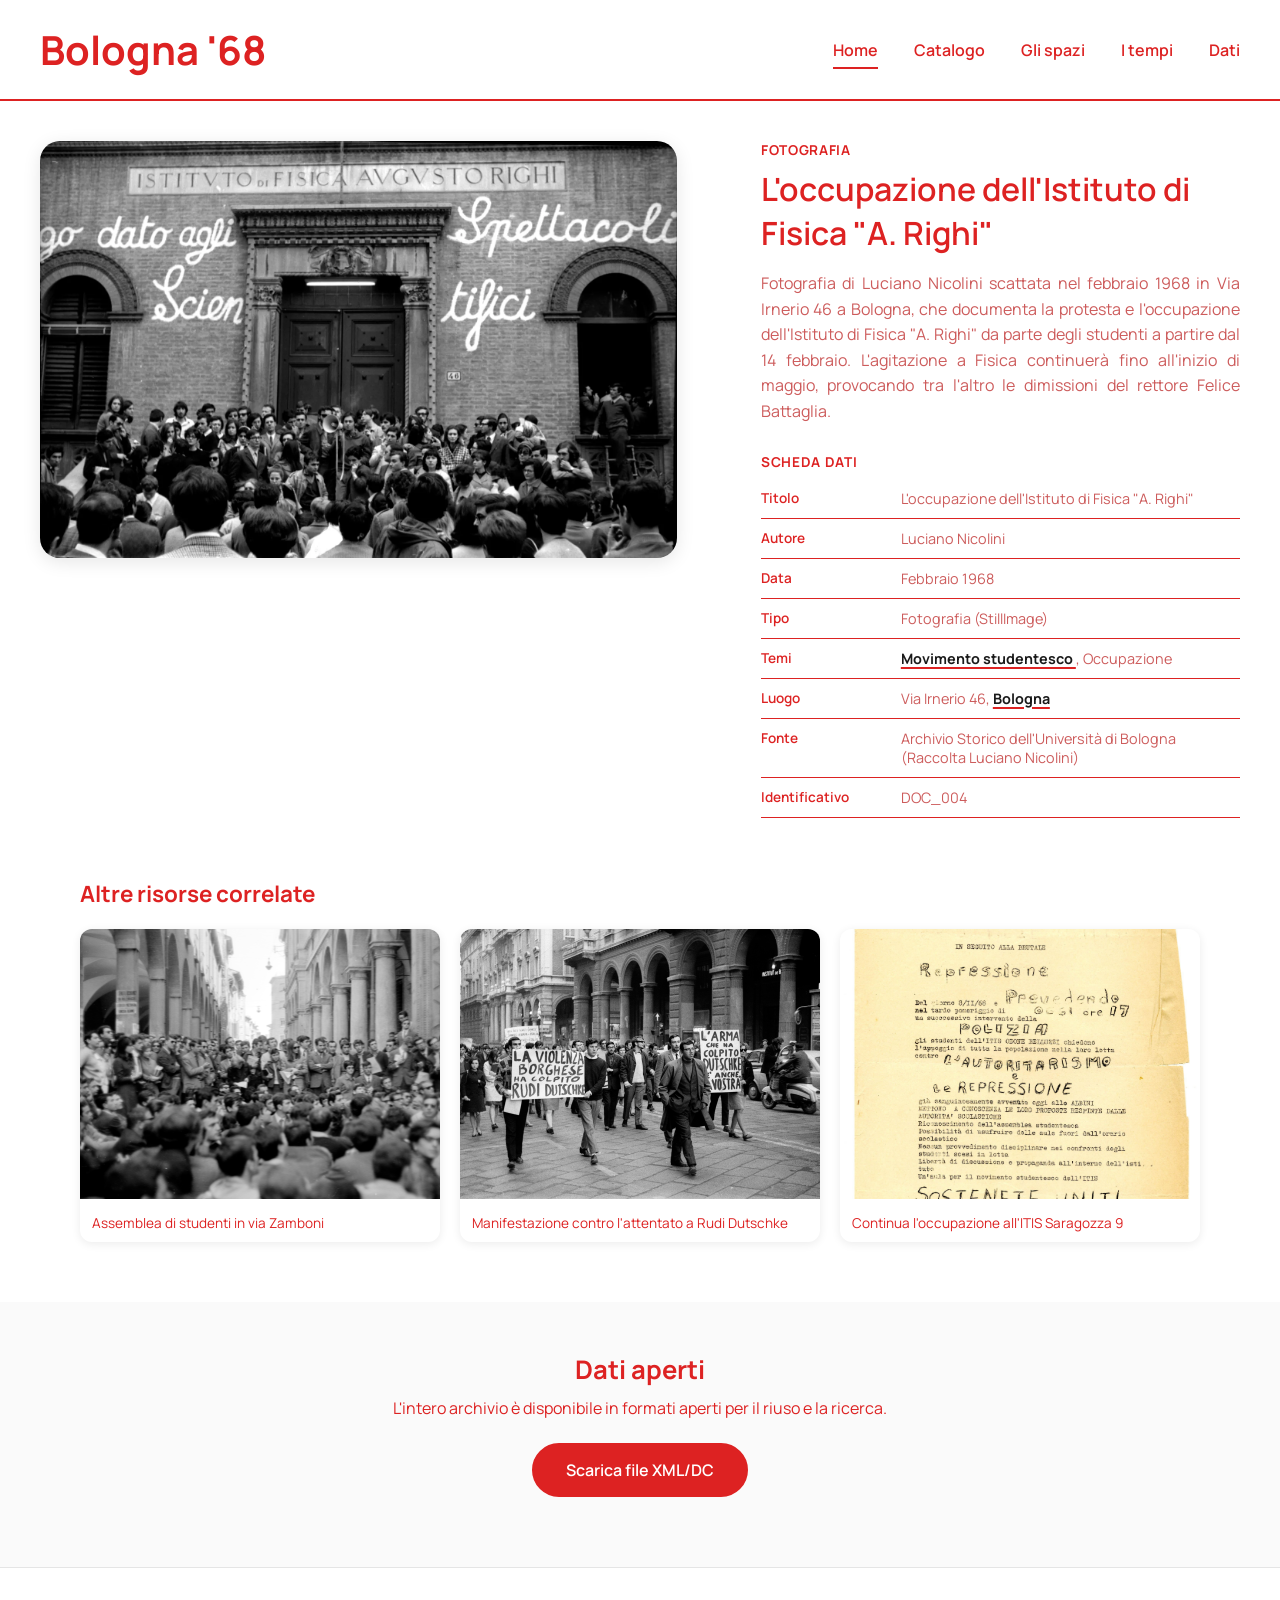
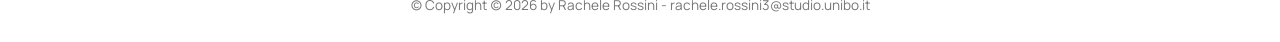
==== doc_004.html @ ee64e29e "Add files via upload" ====
<!DOCTYPE html>
<html lang="it">
<head>
    <meta charset="UTF-8">
    <meta name="viewport" content="width=device-width, initial-scale=1.0">
    <title>Bologna '68 — L'occupazione dell'Istituto di fisica "A. Righi"</title>
    <link rel="preconnect" href="https://fonts.googleapis.com">
    <link rel="preconnect" href="https://fonts.gstatic.com" crossorigin>
    <link href="https://fonts.googleapis.com/css2?family=Manrope:wght@400;500;600;700;800&display=swap" rel="stylesheet">
    <link rel="stylesheet" href="style.css">
</head>
<body>
    <header>
    <div class="logo">
        <a href="index.html">Bologna '68</a>
    </div>
    <nav class="topnav" id="myTopnav">
        <ul>
            <li><a href="index.html" class="active">Home</a></li>
            <li><a href="catalogo.html">Catalogo</a></li>
            <li><a href="spazi.html">Gli spazi</a></li>
            <li><a href="tempi.html">I tempi</a></li>
            <li><a href="dati.html">Dati</a></li>
            <li class="icon-item">
                <a href="javascript:void(0);" class="icon" onclick="myFunction()">&#9776;</a>
            </li>
        </ul>
    </nav>
</header>
     <div class="scheda-layout">

        <div class="scheda-image">
            <img src="immagini/DOC_004_occupazione_fisica_a_righi_1_febbraio.jpg" alt="L'occupazione dell'Istituto di fisica A. Righi">
        </div>

    <div class="scheda-content">
            <p class="doc-type-label">Fotografia</p>
            <h1>L'occupazione dell'Istituto di Fisica "A. Righi"</h1>

            <p class="scheda-description">
                Fotografia di Luciano Nicolini scattata nel febbraio 1968 in Via Irnerio 46 a Bologna, 
                che documenta la protesta e l'occupazione dell'Istituto di Fisica "A. Righi" da parte 
                degli studenti a partire dal 14 febbraio. L'agitazione a Fisica continuerà fino all'inizio 
                di maggio, provocando tra l'altro le dimissioni del rettore Felice Battaglia.
            </p>

            <table class="scheda-table">
                <caption> Scheda dati </caption>
                <tr>
                    <th>Titolo</th>
                    <td>L'occupazione dell'Istituto di Fisica "A. Righi"</td>
                </tr>
                <tr>
                    <th>Autore</th>
                    <td>Luciano Nicolini</td>
                </tr>
                <tr>
                    <th>Data</th>
                    <td>Febbraio 1968</td>
                </tr>
                <tr>
                    <th>Tipo</th>
                    <td>Fotografia (StillImage)</td>
                </tr>
                <tr>
                    <th>Temi</th>
                    <td> 
                        <a href="https://thes.bncf.firenze.sbn.it/termine.php?id=16240"  target="_blank" class="tema-link">Movimento studentesco </a>, 
                        <a> Occupazione </a>
                        
                    </td>
                </tr>
                <tr>
                    <th>Luogo</th>
                    <td>Via Irnerio 46, <a href="https://www.geonames.org/3181928/bologna.html"  target="_blank" class="tema-link"> Bologna </a></td>
                </tr>
                <tr>
                    <th>Fonte</th>
                    <td>Archivio Storico dell'Università di Bologna (Raccolta Luciano Nicolini)</td>
                </tr>
                <tr>
                    <th>Identificativo</th>
                    <td>DOC_004</td>
                </tr>
            </table>
        </div>

    </div>

    <aside class="related-section">
        <h2>Altre risorse correlate</h2>
        <div class="related-grid">

            <a href="sessantotto.xml" class="related-card">
                <img src="immagini/DOC_002_assemblea_studenti_via_zamboni.jpg" alt="Assemblea di studenti in via Zamboni">
                <p>Assemblea di studenti in via Zamboni</p>
            </a>

            <a href="sessantotto.xml" class="related-card">
                <img src="immagini/DOC_006_manifestazione_contro_arresto_dutschke.jpg" alt="Manifestazione contro l'attentato a Rudi Dutschke">
                <p>Manifestazione contro l'attentato a Rudi Dutschke</p>
            </a>

            <a href="doc19tei.xml" class="related-card">
                <img src="immagini/DOC_019_continua_occupazione_itis_saragozza_9.jpg" alt="Continua l'occupazione all'ITIS Saragozza 9">
                <p>Continua l'occupazione all'ITIS Saragozza 9</p>
            </a>

        </div>
    </aside>
    <section class="download-section">
    <h2>Dati aperti</h2>
    <p>L'intero archivio è disponibile in formati aperti per il riuso e la ricerca.</p>
    <a href="sessantotto.xml" download class="btn-download">Scarica file XML/DC</a>
</section>

    <footer>
        &copy; Copyright (c) 2026 by Rachele Rossini - rachele.rossini3@studio.unibo.it
    </footer>

    <script src="script.js"></script>
</body>
</html>
---- style.css ----
* {
  box-sizing: border-box;  /* padding e bordo NON si sommano alla width dichiarata */
  margin: 0;
  padding: 0;
}

body {
  font-family: "Manrope", sans-serif;
  color: #1a1a1a;  /* colore di testo di default per tutto il sito */
}

a {
  text-decoration: none;  
  color: inherit;          
}

ul {
  list-style: none;  
}



header {
  display: flex;                    
  align-items: center;              
  justify-content: space-between;   
  padding: 22px 40px;
  border-bottom: 2px solid #dd2222; 
  position: sticky;                 
  background: white;                
                                        
  z-index: 100;                     
}

.logo a {
  font-size: 2.5rem;
  font-weight: 700;
  color: #dd2222;
}



.topnav ul {
  display: flex;
  gap: 36px;
  align-items: center;
}

.topnav li a {
  font-weight: 600;
  padding-bottom: 6px;
  border-bottom: 2px solid transparent;
  color: #dd2222;
}

.topnav li a.active {
  border-bottom-color: #dd2222;
}

.topnav .icon-item {
  display: none;
}

@media screen and (max-width: 600px) {
  
  .topnav ul li {
    display: none;
  }
  
  .topnav ul li.icon-item {
    display: block;
  }

  .topnav .icon-item .icon {
    display: block;
    font-size: 1.5rem;
    color: #dd2222;
    padding: 4px 8px;
  }

  
  .topnav.responsive ul {
    flex-direction: column;
    align-items: flex-start;
    gap: 16px;
    padding-top: 12px;
  }

  .topnav.responsive ul li {
    display: block;
    width: 100%;
  }

  .topnav.responsive .icon-item {
    position: absolute;
    right: 40px;
    top: 22px;
  }
}



.hero-intro {
  text-align: center;
  padding: 48px 24px 32px;
}

.hero-intro h1 {
  font-size: 2.6rem;
  color: #dd2222;
  margin-bottom: 16px;
}

.hero-intro p {
  max-width: 760px;   
  margin: 0 auto;      
  color: #dd2222;
  font-size: 1.15rem;
}



.hero-image {
  height: 70vh;             
  min-height: 300px;        
  max-width: 1400px;
  margin: 0 auto;
  border-radius: 24px;
  background-position: center;
  background-repeat: no-repeat;
  background-size: cover;   
  position: relative;       
  transition: background-image 0.3s ease-in-out; 
  margin-bottom: 30px; 
}

.hero-text {
  position: absolute;               
  top: 25%;
  left: 50%;
  transform: translate(-50%, -50%); 
                                        
  text-align: center;
}

.hero-text a {
  display: inline-block;   
  font-size: 1.7rem;
  font-weight: 600;
  color: #dd2222;
  padding-bottom: 10px;
  border-bottom: 2px solid #dd2222;
}

.description-section p {
  margin-bottom: 30px;
  max-width: 760px;   
  margin: 0 auto;      
  color: #dd2222;
  font-size: 1.15rem;
  text-align:center;
  ;

}


.home-sections {
  padding: 60px 40px;
}

.sections-grid {
  display: grid;
  grid-template-columns: repeat(3, 1fr);  
  gap: 28px;                              
  max-width: 1200px;
  margin: 0 auto;
}

.section-card {
  background: #fafafa;
  border: 1px solid #e5e5e5;
  border-radius: 20px;
  padding: 32px 28px;
  text-align: center;
}

.section-card h3 {
  color: #dd2222;
  font-size: 1.3rem;
  margin-bottom: 12px;
}

.section-card p {
  color: #dd2222;
  margin-bottom: 20px;
  font-size: 0.98rem;
}

.btn-card {
  display: inline-block;
  background: #dd2222;
  color: white;
  font-weight: 600;
  padding: 10px 22px;
  border-radius: 999px;  
}



.download-section {
  text-align: center;
  padding: 50px 24px 70px;
  background: #fafafa;
}

.download-section h2 {
  color: #dd2222;
  font-size: 1.6rem;
  margin-bottom: 10px;
}

.download-section p {
  color: #dd2222;
  margin-bottom: 24px;
}

.btn-download {
  display: inline-block;
  background: #dd2222;
  color: white;
  font-weight: 600;
  padding: 14px 32px;
  border-radius: 999px;
  border: 2px solid #dd2222;  
}

.btn-download:hover {
  background: white;   
  color: #dd2222;
}



footer {
  text-align: center;
  padding: 28px 24px;
  color: #767676;
  font-size: 0.85rem;
  border-top: 1px solid #e5e5e5;
}



.catalog-intro {
  text-align: center;
  padding: 48px 24px 32px;
}

.catalog-intro h1 {
  font-size: 2.4rem;
  color: #dd2222;
  margin-bottom: 10px;
}

.catalog-intro p {
  color: #dd2222;
  font-size: 1.1rem;
}



.filter-section {
  max-width: 1200px;
  margin: 0 auto;
  padding: 0 40px 44px;
}

.filters-label {
  color: #dd2222;
  font-size: 1.1rem;
  font-weight: 700;
  margin-bottom: 16px;
}

#searchInput {
  width: 100%;
  padding: 14px 22px;
  border: 2px solid #dd2222;
  border-radius: 999px;
  font-family: "Manrope", sans-serif;
  font-size: 1rem;
  color: #1a1a1a;
  margin-bottom: 16px;
}

#searchInput:focus {
  outline: none;                                   
  box-shadow: 0 0 0 4px rgba(221, 34, 34, 0.15);   
                                                        
}

.filter-grid {
  display: grid;
  grid-template-columns: repeat(3, 1fr);  
  gap: 16px;
}

.filter-grid select {
  width: 100%;
  padding: 12px 20px;
  border: 2px solid #dd2222;
  border-radius: 999px;
  font-family: "Manrope", sans-serif;
  font-size: 0.95rem;
  color: #dd2222;
  background: white;
  cursor: pointer;
}



.grid-container {
  display: grid;
  grid-template-columns: repeat(4, 1fr);  
  gap: 24px;
  max-width: 1200px;
  margin: 0 auto;
  padding: 0 40px 60px;
}

.card {
  position: relative;     
  border-radius: 20px;
  overflow: hidden;        
  box-shadow: 0 4px 18px rgba(0, 0, 0, 0.08);
}

.card-image-wrapper {
  position: relative;
  aspect-ratio: 3 / 4;    
                              
  overflow: hidden;
}

.card-image-wrapper img {
  width: 100%;
  height: 100%;
  object-fit: cover;       
  transition: transform 0.5s ease;  
}

.card:hover .card-image-wrapper img {
  transform: scale(1.08);  
}


.card-overlay {
  position: absolute;
  inset: 0;                
  display: flex;                    
  flex-direction: column;
  justify-content: flex-end;        
  padding: 20px;
  background: linear-gradient(to top, rgba(0,0,0,0.85) 0%, rgba(0,0,0,0) 70%);
  opacity: 0;               
  transition: opacity 0.3s ease;
}

.card:hover .card-overlay {
  opacity: 1;   
}

.card-overlay h3 {
  color: white;
  font-size: 1rem;
  margin-bottom: 14px;
}

.btn-overlay {
  display: inline-block;
  align-self: flex-start;   
  background: #dd2222;
  color: white;
  font-weight: 600;
  font-size: 0.8rem;
  padding: 8px 18px;
  border-radius: 999px;
}

#noResults {
  display: none;   
  text-align: center;
  color: #767676;
  padding: 60px 0;
}



.spazi-intro {
  text-align: center;
  padding: 48px 24px 32px;
}

.spazi-intro h1 {
  font-size: 2.4rem;
  color: #dd2222;
  margin-bottom: 10px;
}

.spazi-intro p {
  color: #dd2222;
  font-size: 1.1rem;
}

#map {
  height: 700px;
  width: 100%;
  border: 3px solid #000000;
  margin-top: 20px;
}


.tempi-intro {
  text-align: center;
  padding: 48px 24px 32px;
}

.tempi-intro h1 {
  font-size: 2.4rem;
  color: #dd2222;
  margin-bottom: 10px;
}

.tempi-intro p {
  color: #dd2222;
  font-size: 1.1rem;
}

main.container {
  max-width: 1200px;
  margin: 0 auto;
  padding: 0 40px 60px;
}

main.container iframe {
  display: block;
  width: 100%;
  border-radius: 20px;
  box-shadow: 0 4px 18px rgba(0, 0, 0, 0.08);
}



.scheda-layout {
  max-width: 1500px;
  margin: 0 auto;
  padding: 40px;
  display: grid;
  grid-template-columns: 1.4fr 1fr;   
  gap: 50px;
  align-items: start;   
}

.scheda-image img {
  width: 95%;
  border-radius: 20px;
  box-shadow: 0 4px 18px rgba(0,0,0,0.1);
  position: sticky;    
  top: 100px;
}


.scheda-image.manifesto img {
  width: 75%;      
  margin: 0 auto;
  display: block;
}

.doc-type-label {
  color: #dd2222;
  font-weight: 700;
  font-size: 0.85rem;
  text-transform: uppercase;
  letter-spacing: 0.05em;
  margin-bottom: 8px;
}

.scheda-content h1 {
  font-weight: 600;
  font-size: 2rem;
  margin-bottom: 16px;
  color: #dd2222;
}

.scheda-description {
  color: #CD5C5C;
  line-height: 1.6;
  margin-bottom: 28px;
  text-align: justify;  
}



.transcription-box {
  background: #fafafa;
  border-left: 4px solid #dd2222;   
  border-radius: 8px;
  padding: 24px 28px;
  margin-bottom: 28px;
  font-size: 0.95rem;
  line-height: 1.8;
}

.transcription-box h3 {
  font-size: 0.9rem;
  color: #dd2222;
  text-transform: uppercase;
  margin-bottom: 12px;
  text-align: center;
}


.tei-religious { background: #fde3e3; padding: 1px 4px; border-radius: 3px; }
.tei-social    { background: #e3edfd; padding: 1px 4px; border-radius: 3px; }
.tei-political { background: #e9e3fd; padding: 1px 4px; border-radius: 3px; }
.tei-state     { background: #fdf3e3; padding: 1px 4px; border-radius: 3px; }
.tei-place     { background: #e3fde8; padding: 1px 4px; border-radius: 3px; }
.tei-people    { background: #8FBC8F; padding: 1px 4px; border-radius: 3px; }

.tei-legend {
  display: flex;
  flex-wrap: wrap;   
  gap: 12px;
  margin-top: 14px;
  font-size: 0.75rem;
  color: #767676;
}

.tei-legend span {
  padding: 2px 8px;
  border-radius: 3px;
}



.scheda-table {
  width: 100%;
  border-collapse: collapse;   
}

.scheda-table caption {
  color: #dd2222;
  font-weight: 700;
  font-size: 0.85rem;
  text-transform: uppercase;
  letter-spacing: 0.05em;
  margin-bottom: 8px;
  caption-side: top;   
  text-align: left;
}

.scheda-table tr {
  border-bottom: 1px solid #dd2222;
}

.scheda-table th {
  text-align: left;
  padding: 10px 16px 10px 0;
  color: #dd2222;
  font-weight: 600;
  font-size: 0.85rem;
  width: 140px;          
  vertical-align: top;
}

.scheda-table td {
  padding: 10px 0;
  font-size: 0.9rem;
  color: #CD5C5C;
}


.scheda-table td .tema-link {
  color: #1a1a1a;
  font-weight: 700;
  text-decoration: underline;
  text-decoration-thickness: 2px;
  text-underline-offset: 3px;
  text-decoration-color: #dd2222;   
}

.scheda-table td .tema-link:hover {
  color: #dd2222;
}



.related-section {
  max-width: 1200px;
  margin: 0 auto;
  padding: 20px 40px 60px;
}

.related-section h2 {
  color: #dd2222;
  font-size: 1.4rem;
  margin-bottom: 20px;
}

.related-grid {
  display: grid;
  grid-template-columns: repeat(3, 1fr);
  gap: 20px;
}

.related-card {
  display: block;   
  border-radius: 12px;
  overflow: hidden;
  box-shadow: 0 2px 10px rgba(0,0,0,0.08);
  transition: transform 0.2s ease;
}

.related-card:hover {
  transform: translateY(-4px);   
}

.related-card img {
  width: 100%;
  aspect-ratio: 4/3;
  object-fit: cover;
}

.related-card p {
  padding: 10px 12px;
  font-size: 0.85rem;
  color: #dd2222;
}


@media (max-width: 800px) {
  .scheda-layout { grid-template-columns: 1fr; }
  .scheda-image img { position: static; }   
  .related-grid { grid-template-columns: 1fr; }
}



.dati-intro {
  text-align: center;
  padding: 48px 24px 20px;
}

.dati-intro h1 {
  font-size: 2.4rem;
  color: #dd2222;
  margin-bottom: 10px;
}

.dati-intro p {
  color: #4a4a4a;
  font-size: 1.1rem;
  max-width: 700px;
  margin: 0 auto;
}

.download-buttons {
  display: flex;
  justify-content: center;
  gap: 16px;
  padding: 24px;
  flex-wrap: wrap;   
}

.dati-section {
  max-width: 1200px;
  margin: 0 auto;
  padding: 30px 40px;
}

.dati-section h2 {
  color: #dd2222;
  font-size: 1.5rem;
  margin-bottom: 16px;
}

.dati-section p {
  color: #4a4a4a;
  line-height: 1.6;
  margin-bottom: 16px;
}

.dati-table-wrapper {
  overflow-x: auto;   
  border-radius: 12px;
  box-shadow: 0 4px 18px rgba(0,0,0,0.08);
}

.dati-table {
  width: 100%;
  border-collapse: collapse;
  font-size: 0.85rem;
  white-space: nowrap;   
}

.dati-table th {
  background: #dd2222;
  color: white;
  text-align: left;
  padding: 12px 16px;
  position: sticky;     
  top: 0;
}

.dati-table td {
  padding: 10px 16px;
  border-bottom: 1px solid #e5e5e5;
  color: #1a1a1a;
}


.dati-table tr:nth-child(even) {
  background: #fafafa;
}

.dati-table a {
  color: #dd2222;
  text-decoration: underline;
}
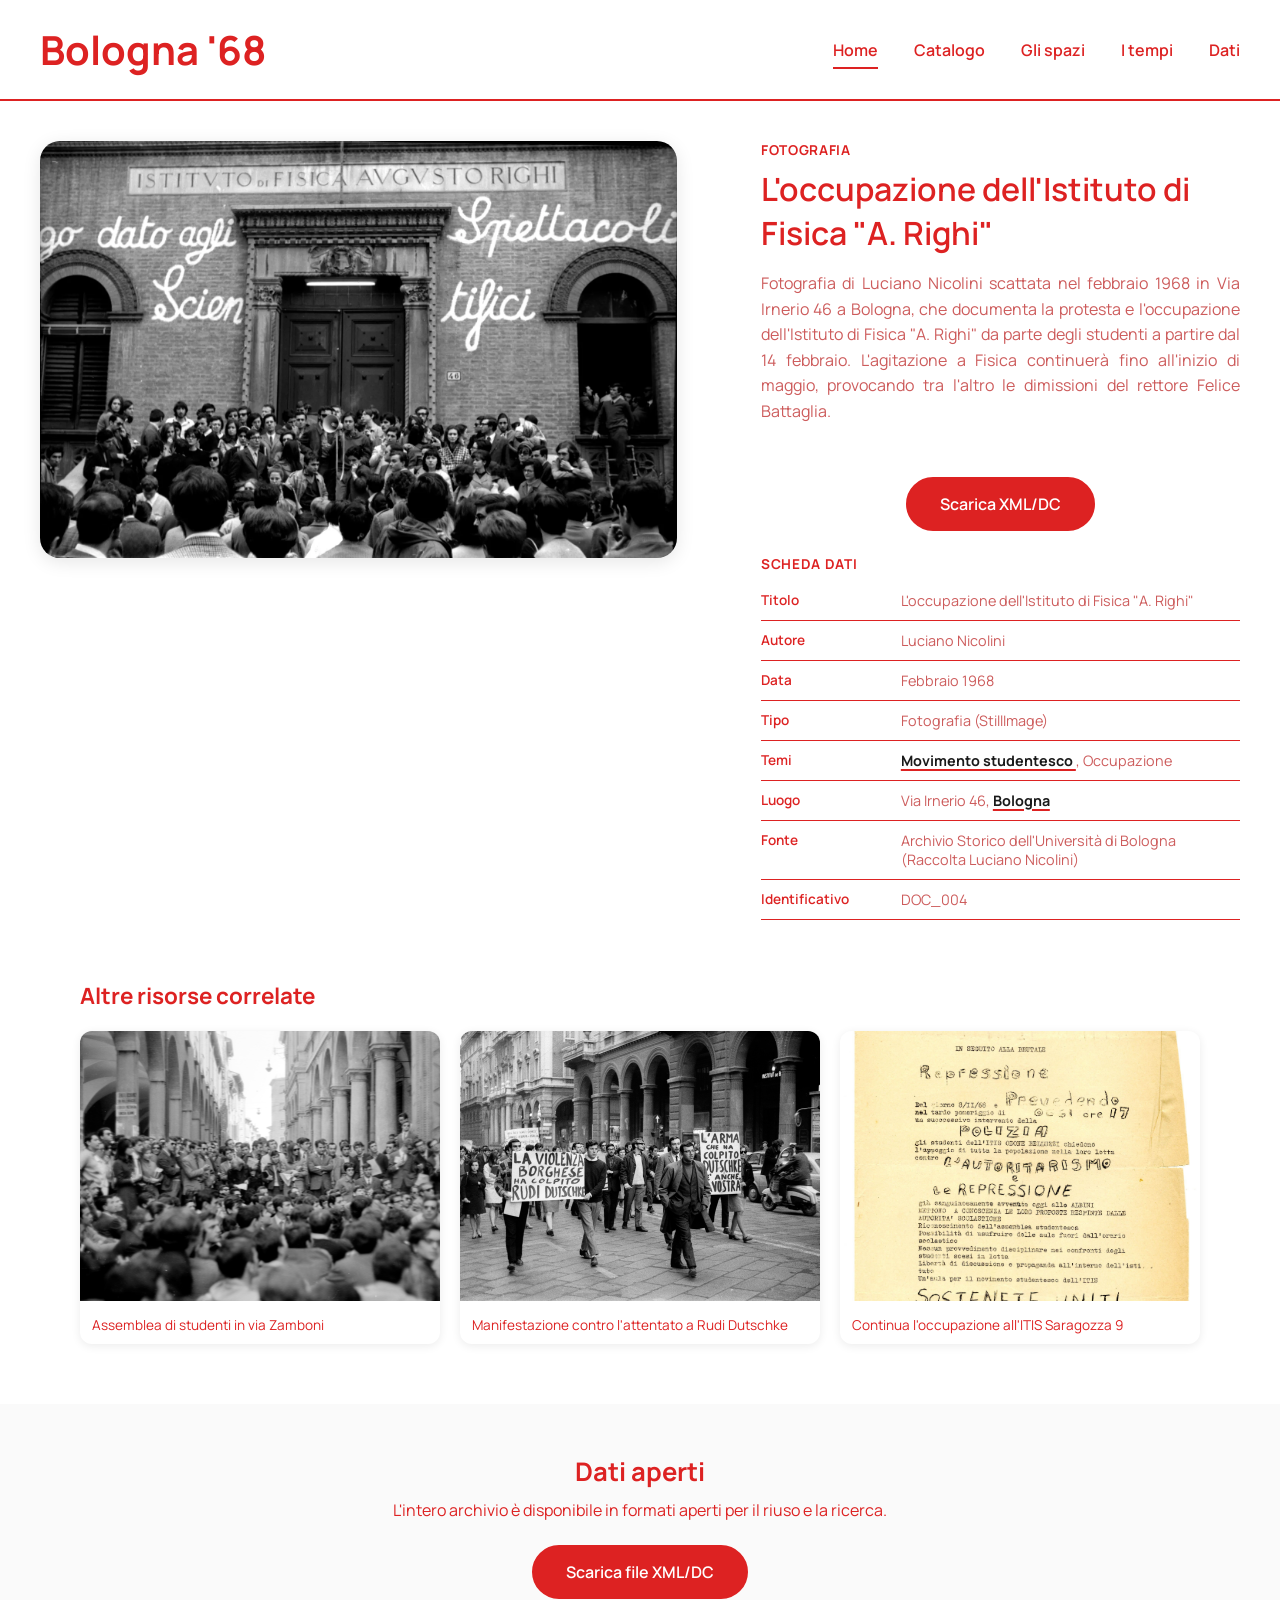
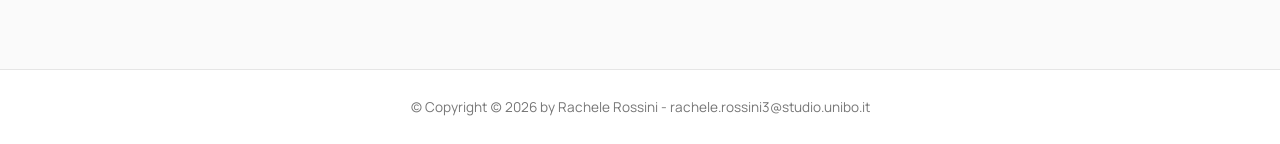
==== commit 3f459040: "doc_004.html" ====
--- a/doc_004.html
+++ b/doc_004.html
@@ -43,6 +43,9 @@
                 degli studenti a partire dal 14 febbraio. L'agitazione a Fisica continuerà fino all'inizio 
                 di maggio, provocando tra l'altro le dimissioni del rettore Felice Battaglia.
             </p>
+            <div class="download-buttons"> 
+            <a href="sessantotto.xml" download class="btn-download">Scarica XML/DC</a>
+            </div>
 
             <table class="scheda-table">
                 <caption> Scheda dati </caption>
@@ -122,3 +125,4 @@
 </body>
 </html>
 
+
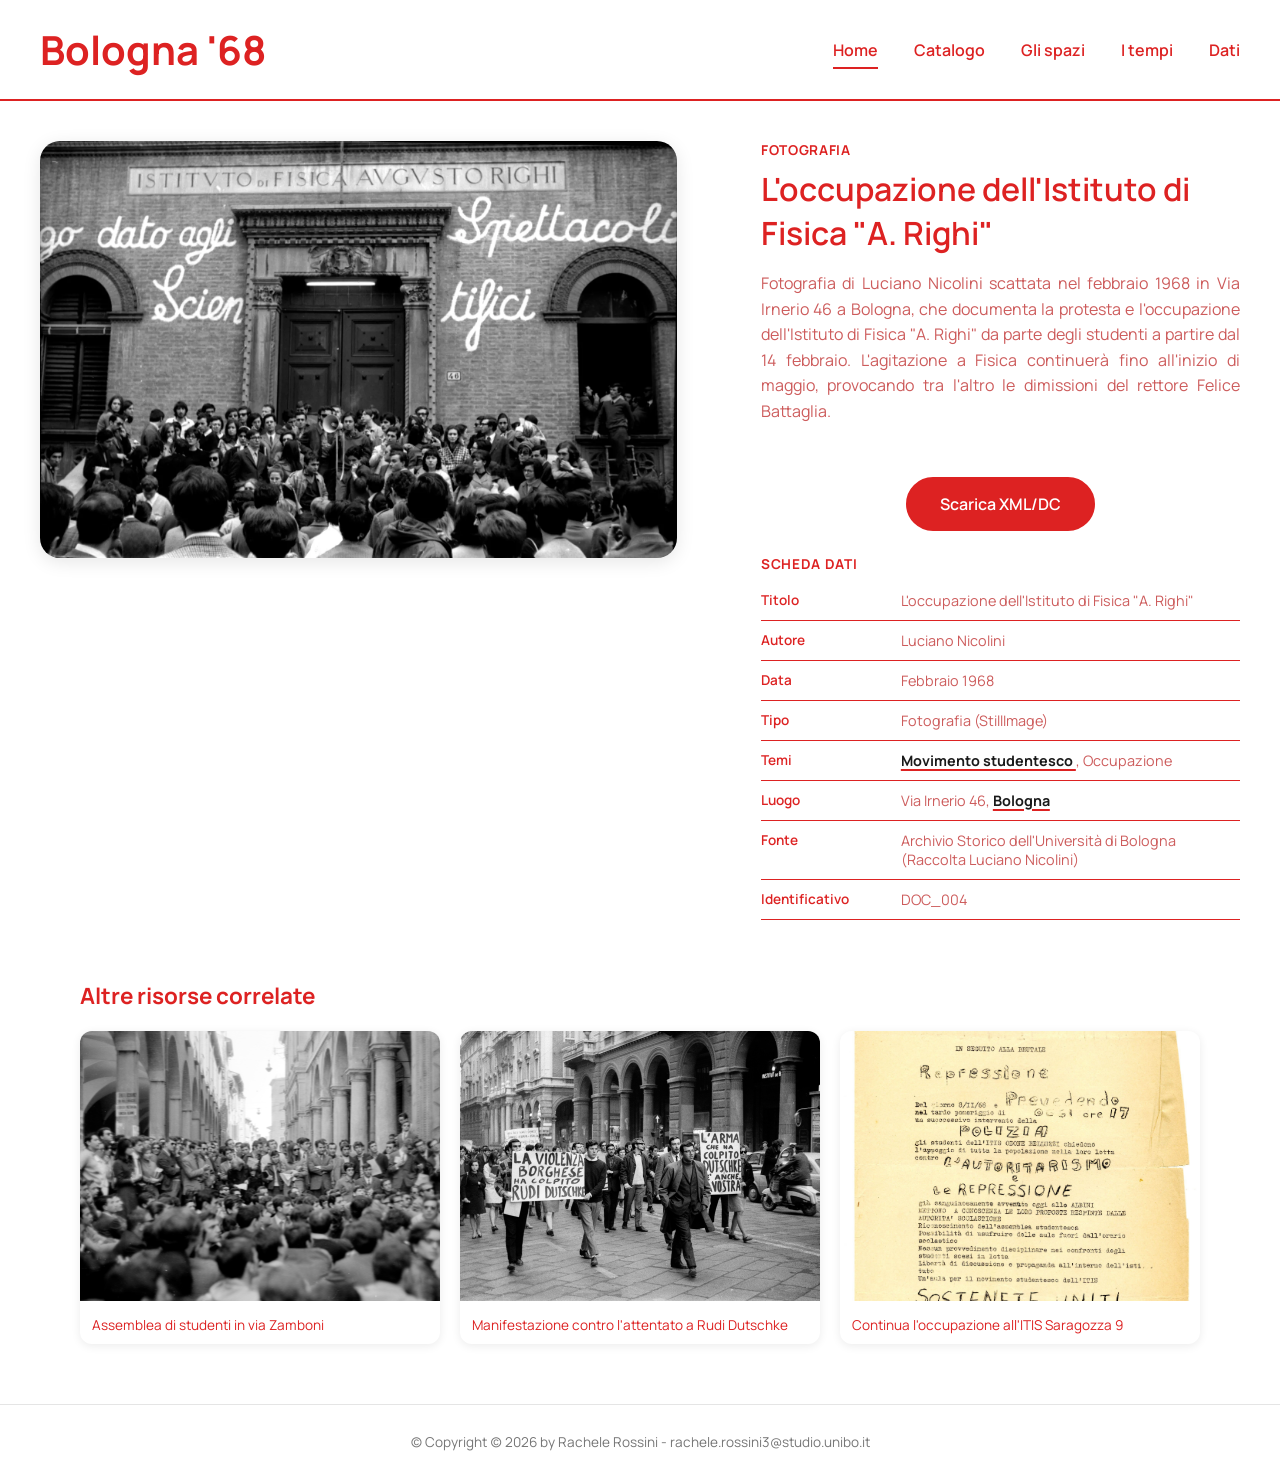
==== commit 2e9bd879: "doc_004.html" ====
--- a/doc_004.html
+++ b/doc_004.html
@@ -111,11 +111,7 @@
 
         </div>
     </aside>
-    <section class="download-section">
-    <h2>Dati aperti</h2>
-    <p>L'intero archivio è disponibile in formati aperti per il riuso e la ricerca.</p>
-    <a href="sessantotto.xml" download class="btn-download">Scarica file XML/DC</a>
-</section>
+    
 
     <footer>
         &copy; Copyright (c) 2026 by Rachele Rossini - rachele.rossini3@studio.unibo.it
